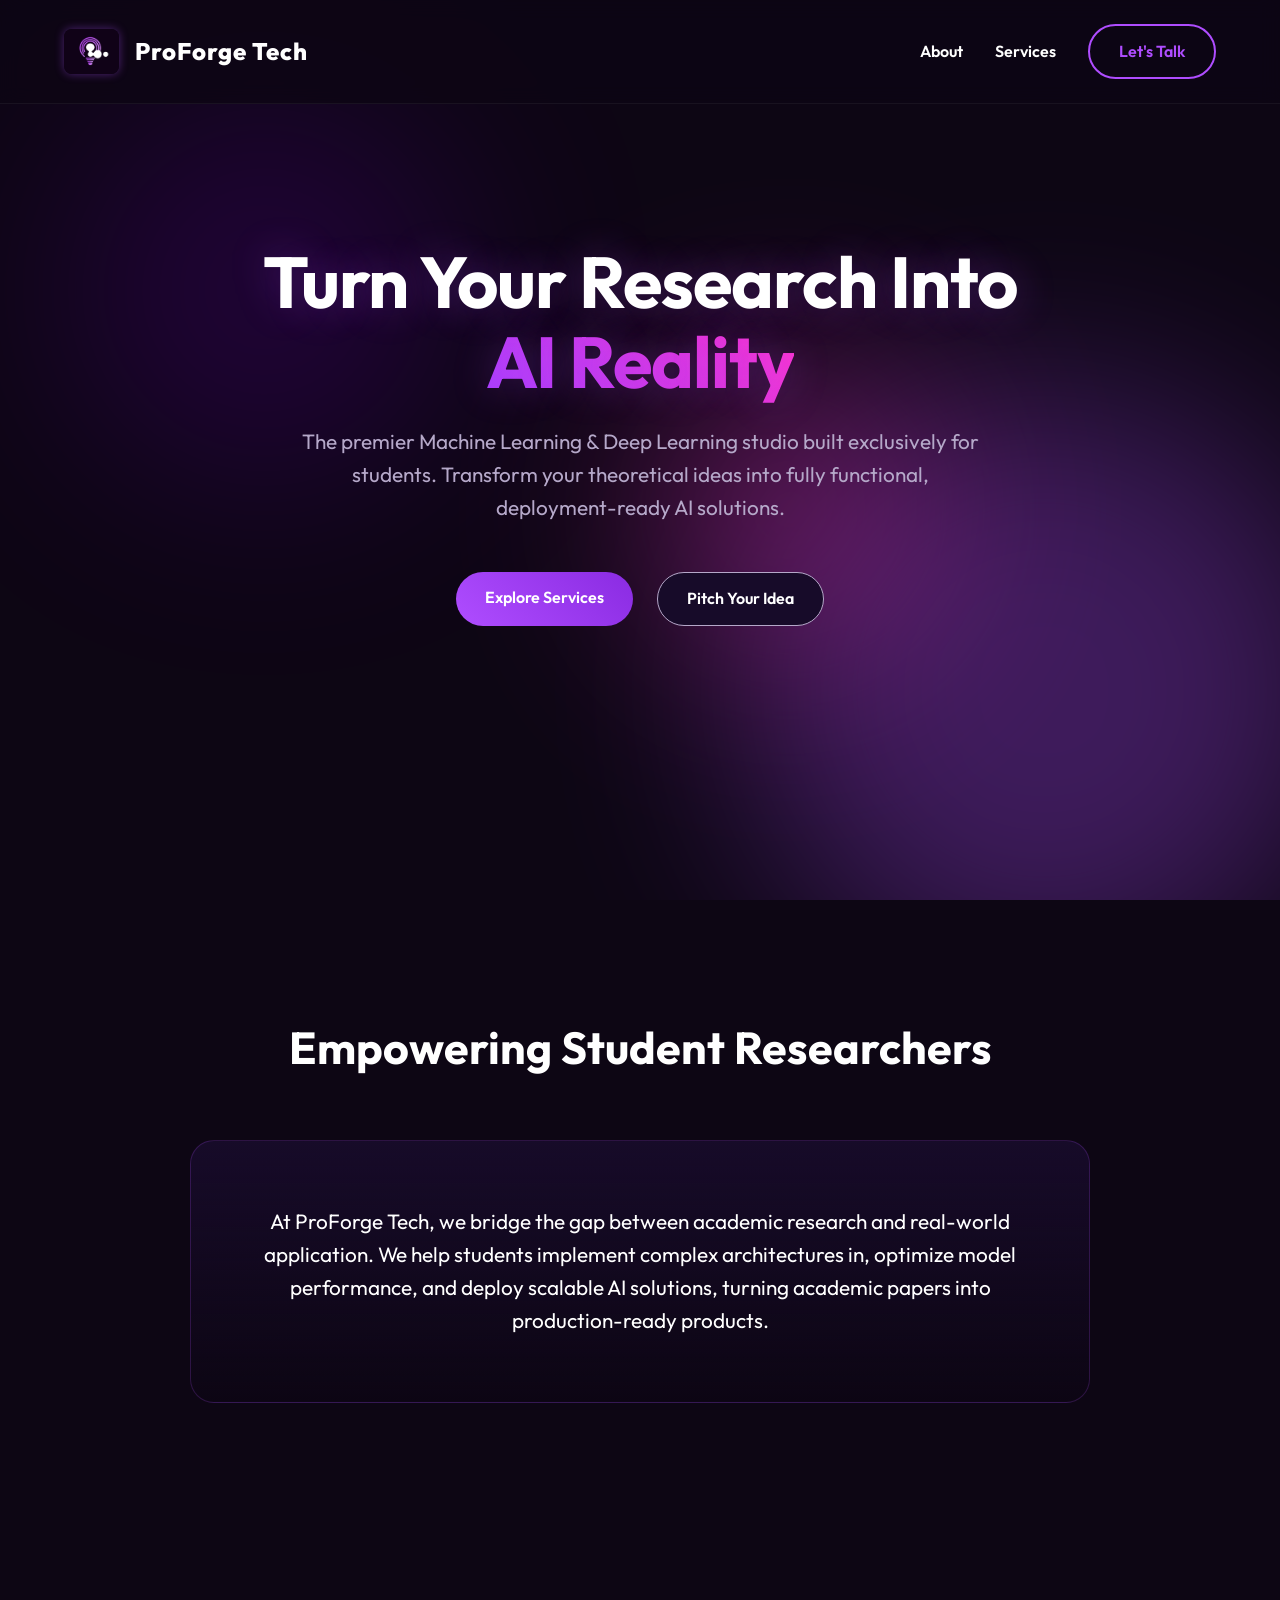
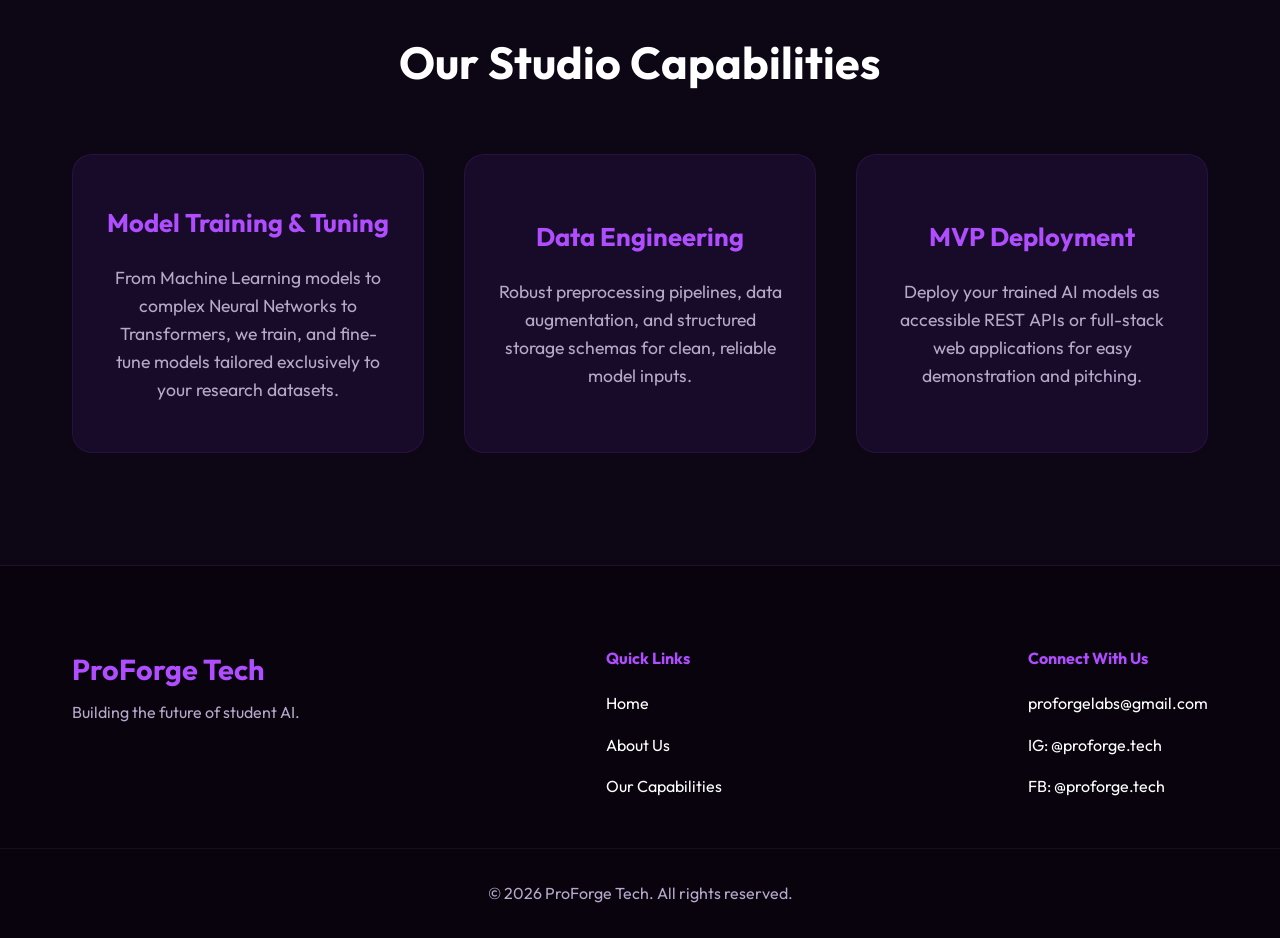
==== index.html @ c7e47436 "Add files via upload" ====
<!DOCTYPE html>
<html lang="en">

<head>
    <meta charset="UTF-8">
    <meta name="viewport" content="width=device-width, initial-scale=1.0">
    <title>ProForge Tech - Turn Your Research into AI Solutions</title>
    <link href="https://fonts.googleapis.com/css2?family=Outfit:wght@300;400;600;800&display=swap" rel="stylesheet">
    <link rel="stylesheet" href="styles.css">
</head>

<body>
    <header class="navbar">
        <div class="logo">
            <img src="placeholder_logo.png" alt="ProForge Tech Logo" id="brand-logo">
            <span>ProForge Tech</span>
        </div>
        <nav>
            <a href="#about">About</a>
            <a href="#services">Services</a>
            <a href="#contact" class="btn btn-outline">Let's Talk</a>
        </nav>
    </header>

    <main>
        <section class="hero" id="home">
            <div class="hero-content">
                <h1 class="glow-text">Turn Your Research Into <span class="highlight">AI Reality</span></h1>
                <p>The premier Machine Learning & Deep Learning studio built exclusively for students. Transform your
                    theoretical ideas into fully functional, deployment-ready AI solutions.</p>
                <div class="hero-buttons">
                    <a href="#services" class="btn btn-primary">Explore Services</a>
                    <a href="#contact" class="btn btn-secondary">Pitch Your Idea</a>
                </div>
            </div>
            <div class="floating-shapes">
                <!-- Abstract floating elements for ML vibe -->
                <div class="shape shape-1"></div>
                <div class="shape shape-2"></div>
                <div class="shape shape-3"></div>
            </div>
        </section>

        <section class="about" id="about">
            <div class="container">
                <h2>Empowering Student Researchers</h2>
                <div class="about-grid">
                    <div class="about-text">
                        <p>At ProForge Tech, we bridge the gap between academic research and real-world application. We
                            help students implement complex architectures in, optimize model performance, and deploy
                            scalable AI solutions, turning academic papers into production-ready products.</p>
                    </div>
                </div>
            </div>
        </section>

        <section class="services" id="services">
            <div class="container">
                <h2>Our Studio Capabilities</h2>
                <div class="service-grid">
                    <div class="service-card">
                        <h3>Model Training & Tuning</h3>
                        <p>From Machine Learning models to complex Neural Networks to Transformers, we
                            train, and fine-tune models
                            tailored exclusively to your research datasets.</p>
                    </div>
                    <div class="service-card">
                        <h3>Data Engineering</h3>
                        <p>Robust preprocessing pipelines, data augmentation, and structured storage schemas for clean,
                            reliable model inputs.</p>
                    </div>
                    <div class="service-card">
                        <h3>MVP Deployment</h3>
                        <p>Deploy your trained AI models as accessible REST APIs or full-stack web applications for easy
                            demonstration and pitching.</p>
                    </div>
                </div>
            </div>
        </section>
    </main>

    <footer id="contact">
        <div class="container footer-content">
            <div class="footer-brand">
                <h3>ProForge Tech</h3>
                <p>Building the future of student AI.</p>
            </div>
            <div class="footer-links">
                <h4 style="color: var(--accent-primary); margin-bottom: 0.2rem;">Quick Links</h4>
                <a href="#home">Home</a>
                <a href="#about">About Us</a>
                <a href="#services">Our Capabilities</a>
            </div>
            <div class="footer-links">
                <h4 style="color: var(--accent-primary); margin-bottom: 0.2rem;">Connect With Us</h4>
                <a href="mailto:proforgelabs@gmail.com">proforgelabs@gmail.com</a>
                <a href="https://instagram.com/proforge.tech" target="_blank">IG: @proforge.tech</a>
                <a href="https://facebook.com/proforge.tech" target="_blank">FB: @proforge.tech</a>
            </div>
        </div>
        <div class="footer-bottom">
            <p>&copy; 2026 ProForge Tech. All rights reserved.</p>
        </div>
    </footer>

    <script src="script.js"></script>
</body>

</html>
---- styles.css ----
:root {
    --bg-color: #0d0614;
    --card-bg: #170b29;
    --accent-primary: #af4dff;
    --accent-secondary: #ff33cc;
    --text-main: #ffffff;
    --text-muted: #b5a8c9;
    --glow-color: rgba(175, 77, 255, 0.4);
}

* {
    margin: 0;
    padding: 0;
    box-sizing: border-box;
}

body {
    background-color: var(--bg-color);
    color: var(--text-main);
    font-family: 'Outfit', sans-serif;
    line-height: 1.6;
    overflow-x: hidden;
}

a {
    text-decoration: none;
    color: var(--text-main);
    transition: color 0.3s;
}

a:hover {
    color: var(--accent-primary);
}

.container {
    max-width: 1200px;
    margin: 0 auto;
    padding: 0 2rem;
}

/* Navbar */
.navbar {
    display: flex;
    justify-content: space-between;
    align-items: center;
    padding: 1.5rem 5%;
    background: rgba(13, 6, 20, 0.85);
    backdrop-filter: blur(10px);
    position: fixed;
    top: 0;
    width: 100%;
    z-index: 1000;
    border-bottom: 1px solid rgba(255, 255, 255, 0.05);
}

.logo {
    display: flex;
    align-items: center;
    gap: 1rem;
    font-size: 1.5rem;
    font-weight: 800;
    color: var(--text-main);
    letter-spacing: 1px;
}

.logo img {
    height: 45px;
    width: auto;
    border-radius: 8px;
    box-shadow: 0 0 10px var(--glow-color);
}

nav {
    display: flex;
    gap: 2rem;
    align-items: center;
}

nav a {
    font-weight: 600;
}

.btn {
    padding: 0.8rem 1.8rem;
    border-radius: 30px;
    font-weight: 600;
    transition: all 0.3s ease;
    cursor: pointer;
    border: none;
    display: inline-block;
}

.btn-outline {
    background: transparent;
    border: 2px solid var(--accent-primary);
    color: var(--accent-primary);
}

.btn-outline:hover {
    background: var(--accent-primary);
    color: var(--text-main);
    box-shadow: 0 0 15px var(--glow-color);
}

.btn-primary {
    background: linear-gradient(45deg, var(--accent-primary), #8a2be2);
    color: white;
}

.btn-primary:hover {
    box-shadow: 0 0 20px var(--glow-color);
    transform: translateY(-2px);
}

.btn-secondary {
    background: var(--card-bg);
    color: var(--text-main);
    border: 1px solid var(--text-muted);
}

.btn-secondary:hover {
    background: #251242;
    border-color: var(--accent-primary);
}

/* Hero Section */
.hero {
    min-height: 100vh;
    display: flex;
    align-items: center;
    justify-content: center;
    position: relative;
    padding-top: 80px;
    text-align: center;
}

.hero-content {
    max-width: 850px;
    z-index: 2;
    padding: 2rem;
}

.hero h1 {
    font-size: 4.5rem;
    line-height: 1.1;
    margin-bottom: 1.5rem;
    letter-spacing: -1px;
}

.highlight {
    background: linear-gradient(45deg, #a73eff, #ff33cc);
    -webkit-background-clip: text;
    -webkit-text-fill-color: transparent;
}

.glow-text {
    text-shadow: 0 0 40px rgba(175, 77, 255, 0.3);
}

.hero p {
    font-size: 1.3rem;
    color: var(--text-muted);
    margin-bottom: 3rem;
    max-width: 700px;
    margin-left: auto;
    margin-right: auto;
}

.hero-buttons {
    display: flex;
    gap: 1.5rem;
    justify-content: center;
}

/* Abstract Floating Shapes */
.floating-shapes {
    position: absolute;
    top: 0;
    left: 0;
    width: 100%;
    height: 100%;
    overflow: hidden;
    z-index: 1;
    pointer-events: none;
}

.shape {
    position: absolute;
    filter: blur(100px);
    border-radius: 50%;
    opacity: 0.3;
    animation: float 12s infinite alternate ease-in-out;
}

.shape-1 {
    width: 400px;
    height: 400px;
    background: #4b0082;
    top: 10%;
    left: 5%;
}

.shape-2 {
    width: 600px;
    height: 600px;
    background: var(--accent-primary);
    bottom: -10%;
    right: -5%;
    animation-delay: -5s;
}

.shape-3 {
    width: 300px;
    height: 300px;
    background: var(--accent-secondary);
    top: 40%;
    left: 50%;
    animation-duration: 20s;
}

@keyframes float {
    0% {
        transform: translate(0, 0) scale(1);
    }

    100% {
        transform: translate(40px, -60px) scale(1.1);
    }
}

/* Sections General */
section {
    padding: 7rem 0;
    position: relative;
    z-index: 2;
}

h2 {
    font-size: 2.8rem;
    margin-bottom: 3.5rem;
    text-align: center;
    color: var(--text-main);
}

/* About & Services Grid */
.service-grid {
    display: grid;
    grid-template-columns: repeat(auto-fit, minmax(320px, 1fr));
    gap: 2.5rem;
}

.service-card {
    background: var(--card-bg);
    padding: 3rem 2rem;
    border-radius: 20px;
    border: 1px solid rgba(175, 77, 255, 0.1);
    transition: transform 0.4s cubic-bezier(0.175, 0.885, 0.32, 1.275), box-shadow 0.4s, border-color 0.4s;
    display: flex;
    flex-direction: column;
    justify-content: center;
}

.service-card:hover {
    transform: translateY(-15px);
    box-shadow: 0 15px 40px rgba(0, 0, 0, 0.6);
    border-color: var(--accent-primary);
}

.service-card h3 {
    font-size: 1.6rem;
    margin-bottom: 1.2rem;
    color: var(--accent-primary);
    text-align: center;
}

.service-card p {
    color: var(--text-muted);
    font-size: 1.1rem;
    text-align: center;
}

.about-text {
    background: linear-gradient(180deg, var(--card-bg), transparent);
    padding: 4rem;
    border-radius: 24px;
    text-align: center;
    border: 1px solid rgba(175, 77, 255, 0.2);
    font-size: 1.3rem;
    max-width: 900px;
    margin: 0 auto;
}

.about-text strong {
    color: var(--accent-primary);
}

/* Footer */
footer {
    background: #08030d;
    padding: 5rem 0 2rem;
    border-top: 1px solid rgba(175, 77, 255, 0.15);
    position: relative;
    z-index: 2;
}

.footer-content {
    display: flex;
    justify-content: space-between;
    margin-bottom: 3rem;
    flex-wrap: wrap;
    gap: 2rem;
}

.footer-brand h3 {
    font-size: 1.8rem;
    margin-bottom: 0.5rem;
    color: var(--accent-primary);
}

.footer-brand p {
    color: var(--text-muted);
}

.footer-links {
    display: flex;
    flex-direction: column;
    gap: 1rem;
}

.footer-links a:hover {
    padding-left: 5px;
    color: var(--accent-primary);
}

.footer-bottom {
    text-align: center;
    color: var(--text-muted);
    font-size: 1rem;
    border-top: 1px solid rgba(255, 255, 255, 0.05);
    padding-top: 2rem;
}

/* Responsive */
@media (max-width: 768px) {
    .hero h1 {
        font-size: 3rem;
    }

    nav {
        display: none;
    }

    .footer-content {
        flex-direction: column;
        text-align: center;
    }
}
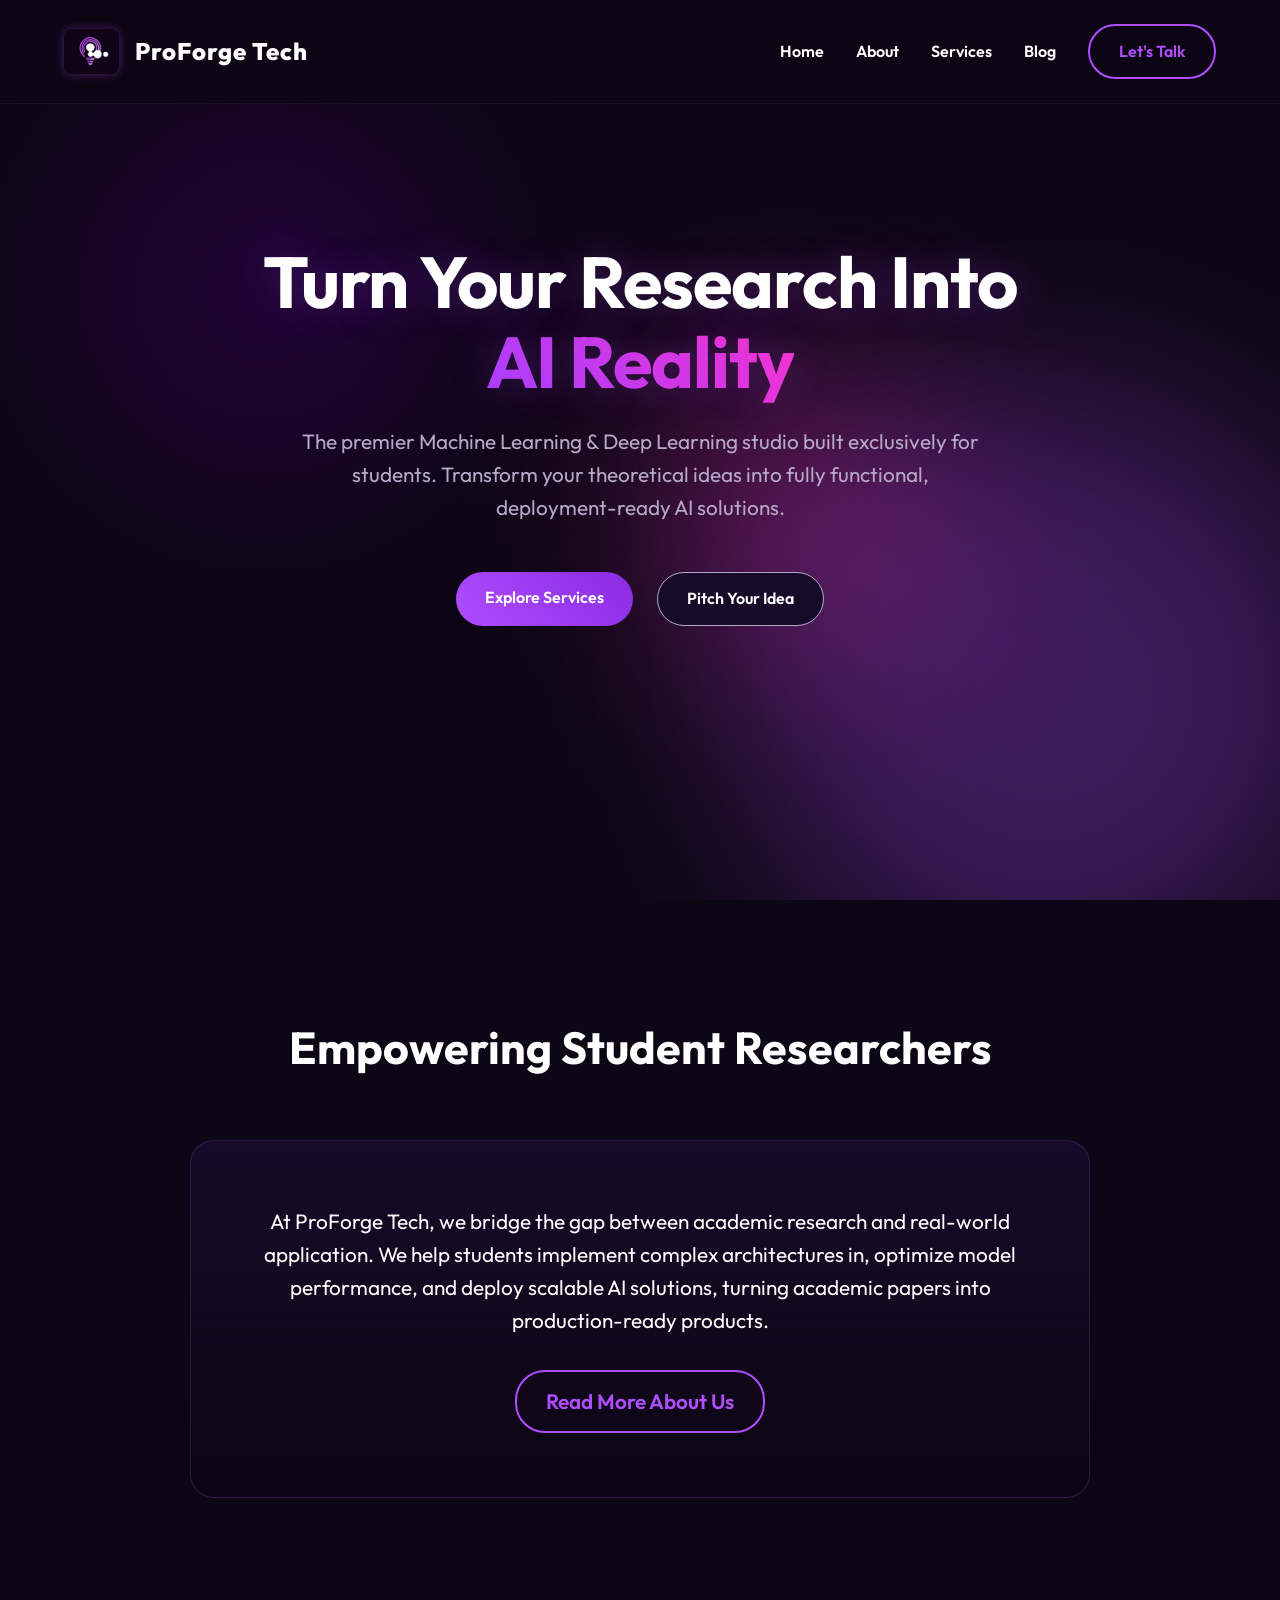
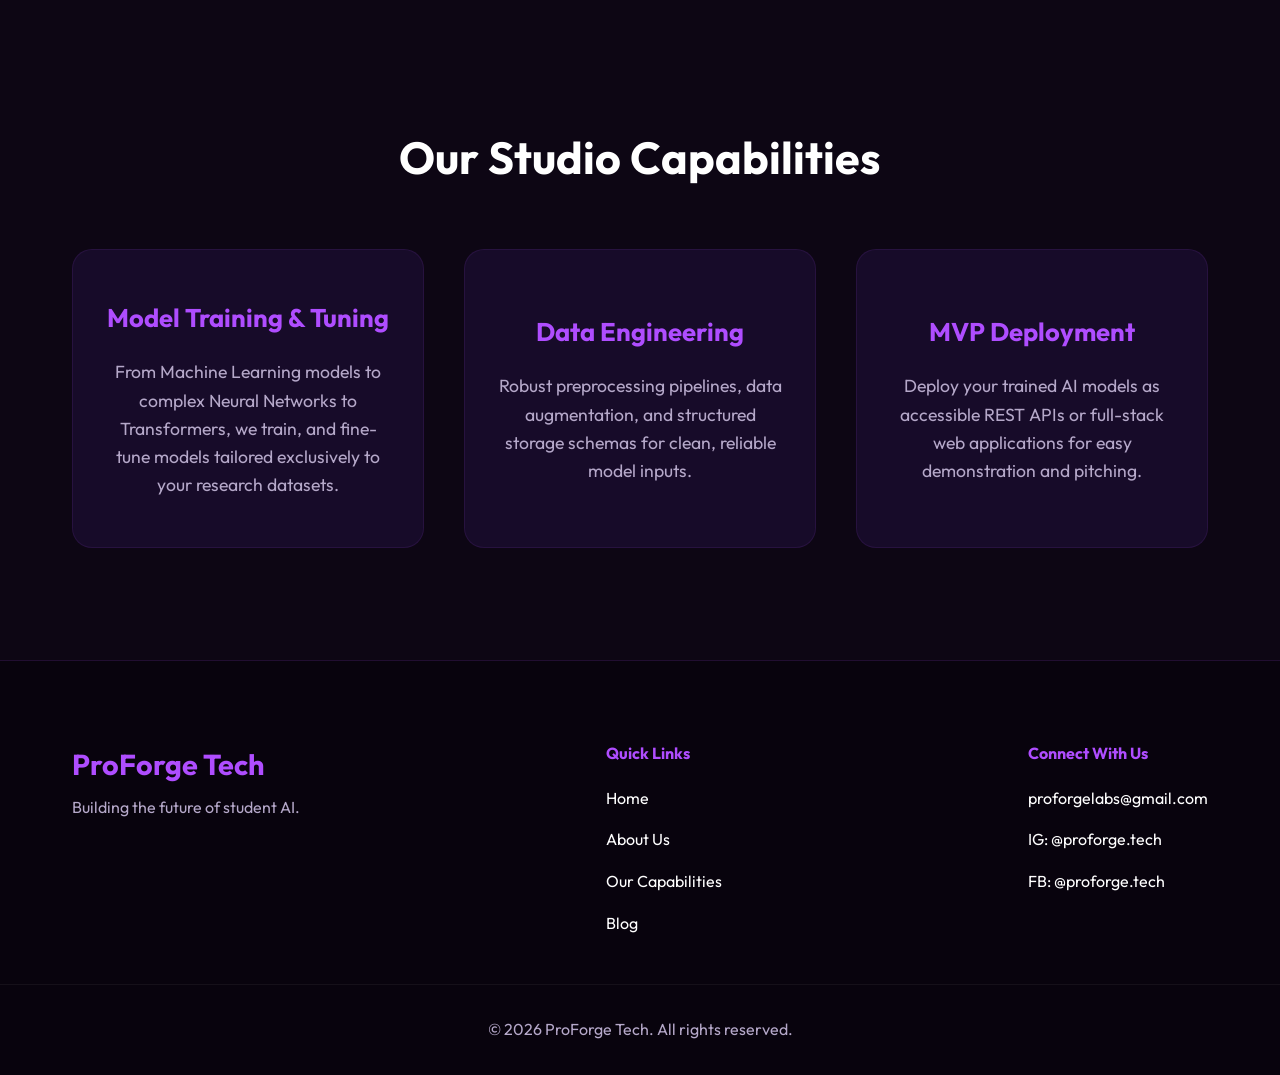
==== commit 4bd7e0a0: "Add files via upload" ====
--- a/index.html
+++ b/index.html
@@ -5,6 +5,37 @@
     <meta charset="UTF-8">
     <meta name="viewport" content="width=device-width, initial-scale=1.0">
     <title>ProForge Tech - Turn Your Research into AI Solutions</title>
+    <meta name="description" content="ProForge Tech is a premier Machine Learning & Deep Learning studio helping students turn academic research into fully functional, deployment-ready AI solutions.">
+    
+    <!-- Open Graph / Facebook -->
+    <meta property="og:type" content="website">
+    <meta property="og:url" content="https://proforge.tech/">
+    <meta property="og:title" content="ProForge Tech - Turn Your Research into AI Solutions">
+    <meta property="og:description" content="ProForge Tech is a premier Machine Learning & Deep Learning studio helping students turn academic research into fully functional, deployment-ready AI solutions.">
+    <meta property="og:image" content="https://proforge.tech/seo_banner.png">
+
+    <!-- Twitter -->
+    <meta property="twitter:card" content="summary_large_image">
+    <meta property="twitter:url" content="https://proforge.tech/">
+    <meta property="twitter:title" content="ProForge Tech - Turn Your Research into AI Solutions">
+    <meta property="twitter:description" content="ProForge Tech is a premier Machine Learning & Deep Learning studio helping students turn academic research into fully functional, deployment-ready AI solutions.">
+    <meta property="twitter:image" content="https://proforge.tech/seo_banner.png">
+
+    <!-- Schema.org JSON-LD -->
+    <script type="application/ld+json">
+    {
+      "@context": "https://schema.org",
+      "@type": "Organization",
+      "name": "ProForge Tech",
+      "url": "https://proforge.tech",
+      "logo": "https://proforge.tech/placeholder_logo.png",
+      "description": "A premier Machine Learning & Deep Learning studio helping students turn academic research into fully functional, deployment-ready AI solutions.",
+      "sameAs": [
+        "https://instagram.com/proforge.tech",
+        "https://facebook.com/proforge.tech"
+      ]
+    }
+    </script>
     <link href="https://fonts.googleapis.com/css2?family=Outfit:wght@300;400;600;800&display=swap" rel="stylesheet">
     <link rel="stylesheet" href="styles.css">
 </head>
@@ -16,8 +47,10 @@
             <span>ProForge Tech</span>
         </div>
         <nav>
-            <a href="#about">About</a>
-            <a href="#services">Services</a>
+            <a href="index.html#home">Home</a>
+            <a href="about.html">About</a>
+            <a href="index.html#services">Services</a>
+            <a href="blog.html">Blog</a>
             <a href="#contact" class="btn btn-outline">Let's Talk</a>
         </nav>
     </header>
@@ -49,6 +82,9 @@
                         <p>At ProForge Tech, we bridge the gap between academic research and real-world application. We
                             help students implement complex architectures in, optimize model performance, and deploy
                             scalable AI solutions, turning academic papers into production-ready products.</p>
+                        <div style="margin-top: 2rem;">
+                            <a href="about.html" class="btn btn-outline">Read More About Us</a>
+                        </div>
                     </div>
                 </div>
             </div>
@@ -87,15 +123,16 @@
             </div>
             <div class="footer-links">
                 <h4 style="color: var(--accent-primary); margin-bottom: 0.2rem;">Quick Links</h4>
-                <a href="#home">Home</a>
-                <a href="#about">About Us</a>
-                <a href="#services">Our Capabilities</a>
+                <a href="index.html#home">Home</a>
+                <a href="about.html">About Us</a>
+                <a href="index.html#services">Our Capabilities</a>
+                <a href="blog.html">Blog</a>
             </div>
             <div class="footer-links">
                 <h4 style="color: var(--accent-primary); margin-bottom: 0.2rem;">Connect With Us</h4>
                 <a href="mailto:proforgelabs@gmail.com">proforgelabs@gmail.com</a>
-                <a href="https://instagram.com/proforge.tech" target="_blank">IG: @proforge.tech</a>
-                <a href="https://facebook.com/proforge.tech" target="_blank">FB: @proforge.tech</a>
+                <a href="https://instagram.com/proforge.tech" target="_blank" rel="noopener noreferrer">IG: @proforge.tech</a>
+                <a href="https://facebook.com/proforge.tech" target="_blank" rel="noopener noreferrer">FB: @proforge.tech</a>
             </div>
         </div>
         <div class="footer-bottom">
